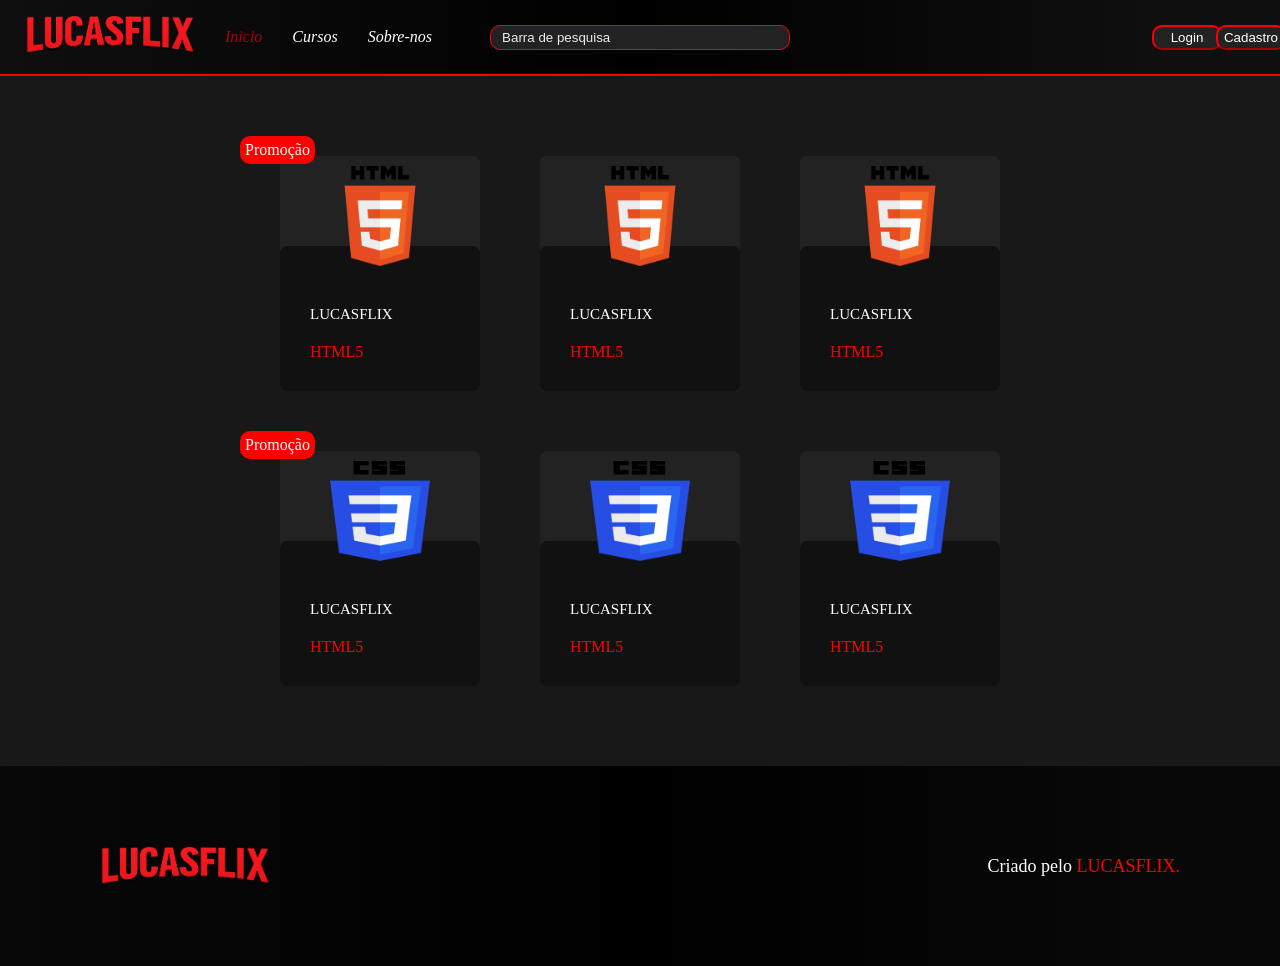
==== public/index.html @ c7c2aef0 "Envio site v.0.0.1" ====
<!DOCTYPE html>
<html lang="pt-br">

<head>
    <meta charset="UTF-8">
    <meta name="viewport" content="width=device-width, initial-scale=1.0">
    <link rel="shortcut icon" type="imagex/png" href="icon/icone.ico">
    <title>LucasFlix</title>
    <link rel="stylesheet" href="style.css">
</head>

<body>
    <header>
        <div class="menu">

            <a href="index.html"><img src="img/logo.png" alt="logo projeto" class="logo"></a>
            <a href="index.html" class="imenu" id="menuativo"><em>Inicio</em></a>
            <a href="pag/cursos.html" class="imenu"><em>Cursos</em></a>
            <a href="pag/sobre.html" class="imenu"><em>Sobre-nos</em></a>


            <input type="search" class="pesquisa" placeholder="   Barra de pesquisa">


            <button id="blogin">Login</button>
            <button id="bcadastro">Cadastro</button>

        </div>
        <div class="vmenu">
        </div>

    </header>

    <main>
        <div class="container">
            <div class="cursos-grid">
                <a href="" class="curso-item">
                    <div class="warning">Promoção</div>
                    <div class="photo">
                        <img src="img/html.png" alt="fotohtml" class="htmlimg">
                    </div>
                    <div class="info">
                        <div class="product-category">LUCASFLIX</div>
                        <div class="product-name">HTML5</div>
                    </div>
                </a>
                <a href="" class="curso-item">
                    <div class="photo">
                        <img src="img/html.png" alt="fotohtml" class="htmlimg">
                    </div>
                    <div class="info">
                        <div class="product-category">LUCASFLIX</div>
                        <div class="product-name">HTML5</div>
                    </div>
                </a>
                <a href="" class="curso-item">
                    <div class="photo">
                        <img src="img/html.png" alt="fotohtml" class="htmlimg">
                    </div>
                    <div class="info">
                        <div class="product-category">LUCASFLIX</div>
                        <div class="product-name">HTML5</div>
                    </div>
                </a>
                <a href="" class="curso-item">
                    <div class="warning">Promoção</div>
                    <div class="photo">
                        <img src="img/css.png" alt="fotohtml" class="cssimg">
                    </div>
                    <div class="info">
                        <div class="product-category">LUCASFLIX</div>
                        <div class="product-name">HTML5</div>
                    </div>
                </a>
                <a href="" class="curso-item">
                    <div class="photo">
                        <img src="img/css.png" alt="fotohtml" class="cssimg">
                    </div>
                    <div class="info">
                        <div class="product-category">LUCASFLIX</div>
                        <div class="product-name">HTML5</div>
                    </div>
                </a>
                <a href="" class="curso-item">
                    <div class="photo">
                        <img src="img/css.png" alt="fotohtml" class="cssimg">
                    </div>
                    <div class="info">
                        <div class="product-category">LUCASFLIX</div>
                        <div class="product-name">HTML5</div>
                    </div>
                </a>
            </div>
        </div>
    </main>


    <footer>
        <div class="container">
            <div class="logo">
                <a href="index.html"><img src="img/logo.png" alt="logo projeto" class="logo"></a>
            </div>
            <div class="copyrights">Criado pelo <a href="index.html">LUCASFLIX.</a></div>
        </div>


    </footer>
</body>

</html>
---- public/style.css ----
* {
    margin: 0px;
    padding: 0px;
}

body {
    background-color: rgb(24, 24, 24);
}

a {
    text-decoration: none;
}

a:visited {
    background-color: auto;
}

::-webkit-scrollbar {
    border-radius: 7px;
    width: 10px;
    background-color: rgb(20, 20, 20);
}
::-webkit-scrollbar-thumb {
    border-radius: 7px;
        width: 10px;
    background-color: rgb(172, 2, 2);
}

/* CABEÇALHO / MENU */

.menu {
    background-color: black;
    background: linear-gradient(to right, #0f0f0f 0%, #000000 50%, #0f0f0f 90%);
    display: flex;
    align-items: center;
    padding: 15px 25px;
    gap: 30px;
}

.vmenu {
    padding: 1px;
    background-color: red;
}

#menuativo {
    color: rgb(172, 2, 2);
    transition: 0.3s;
}

.logo {
    align-items: center;
    padding: 0px;
    width: 170px;
    height: 40px;
}

.logo:hover {
    opacity: 80%;
    transition: 0.3s;
}

#bcadastro {
    position: absolute;
    left: 95%;
    gap: 10px;
}

#blogin {
    position: absolute;
    left: 90%;
    gap: 10px;
}



.imenu {
    color: white;
}

.imenu:hover {
    color: rgb(145, 145, 145);
    transition: 0.3s;
}

button {
    background-color: #222222;
    color: White;
    border-color: red;
    border-radius: 10px;
    width: 70px;
    height: 25px;
}

button:hover {
    color: rgb(145, 145, 145);
    transition: 0.3s;
}

.pesquisa {
    background-color: #222222;
    color: white;
    border-radius: 10px;
    border: solid red 1px;
    position: absolute;
    left: 50%;
    transform: translateX(-50%);
    width: 300px;
    height: 25px;
}

.pesquisa:hover {
    background-color: rgb(24, 24, 24);
    transition: 0.3s;
}

.pesquisa::placeholder {
    color: rgb(235, 235, 235);
}


/* MAIN PRODUCTS */


main .container {
    display: flex;
    justify-content: center;
}

.cursos-grid {
    margin-top: 80px;
    margin-bottom: 80px;
    display: grid;
    grid-template-columns: repeat(3, auto);
    column-gap: 60px;
    row-gap: 60px;  
    justify-content: center;
}

.curso-item {
    position: relative;
    display: block;
    border-radius: 8px;
    text-decoration: none;
}

.curso-item:hover {
    opacity: 0.8;
}

.curso-item .photo {
    text-align: center;
    background-color: rgb(34, 34, 34);
    padding: 10px 50px;
    height: 100px;
    width: 100px;
    border-radius: 7px;
}

.curso-item .photo img {
    max-width: 100%;
}

.curso-item .warning {
    position: absolute;
    top: -20px;
    left: -40px;
    background-color: red;
    color: white;
    font-size: 16px;
    padding: 5px 5px;
    border-radius: 10px;
}

.curso-item .info {
    background-color: rgb(17, 17, 17);
    margin-top: -30px;
    padding: 60px 30px 30px 30px;
    border-radius: 7px;
}

.curso-item .product-category {
    margin-top: 0px;
    color: white;
    font-size: 15px;
    font-weight: 500px;
}

.curso-item .product-name {
    color: red;
    font-family: Verdana;
    margin-top: 20px;
}


/* RODAPÉ */

footer {
    background-color: #000000;
        background: linear-gradient(to right, #080808 0%, #000000 50%, #080808 90%);
    color: white;
}

footer .container {
    margin-left: 100px;
    margin-right: 100px;
    padding-top: 80px;
    padding-bottom: 80px;
    display: flex;
    justify-content: space-between;
    align-items: center;
}

footer .copyrights {
    font-size: 18px;
}

footer .copyrights a {
    color: red;
}

footer .copyrights a:hover {
    color: rgb(172, 2, 2);
    transition: 0.3s;
    text-decoration: underline;
}
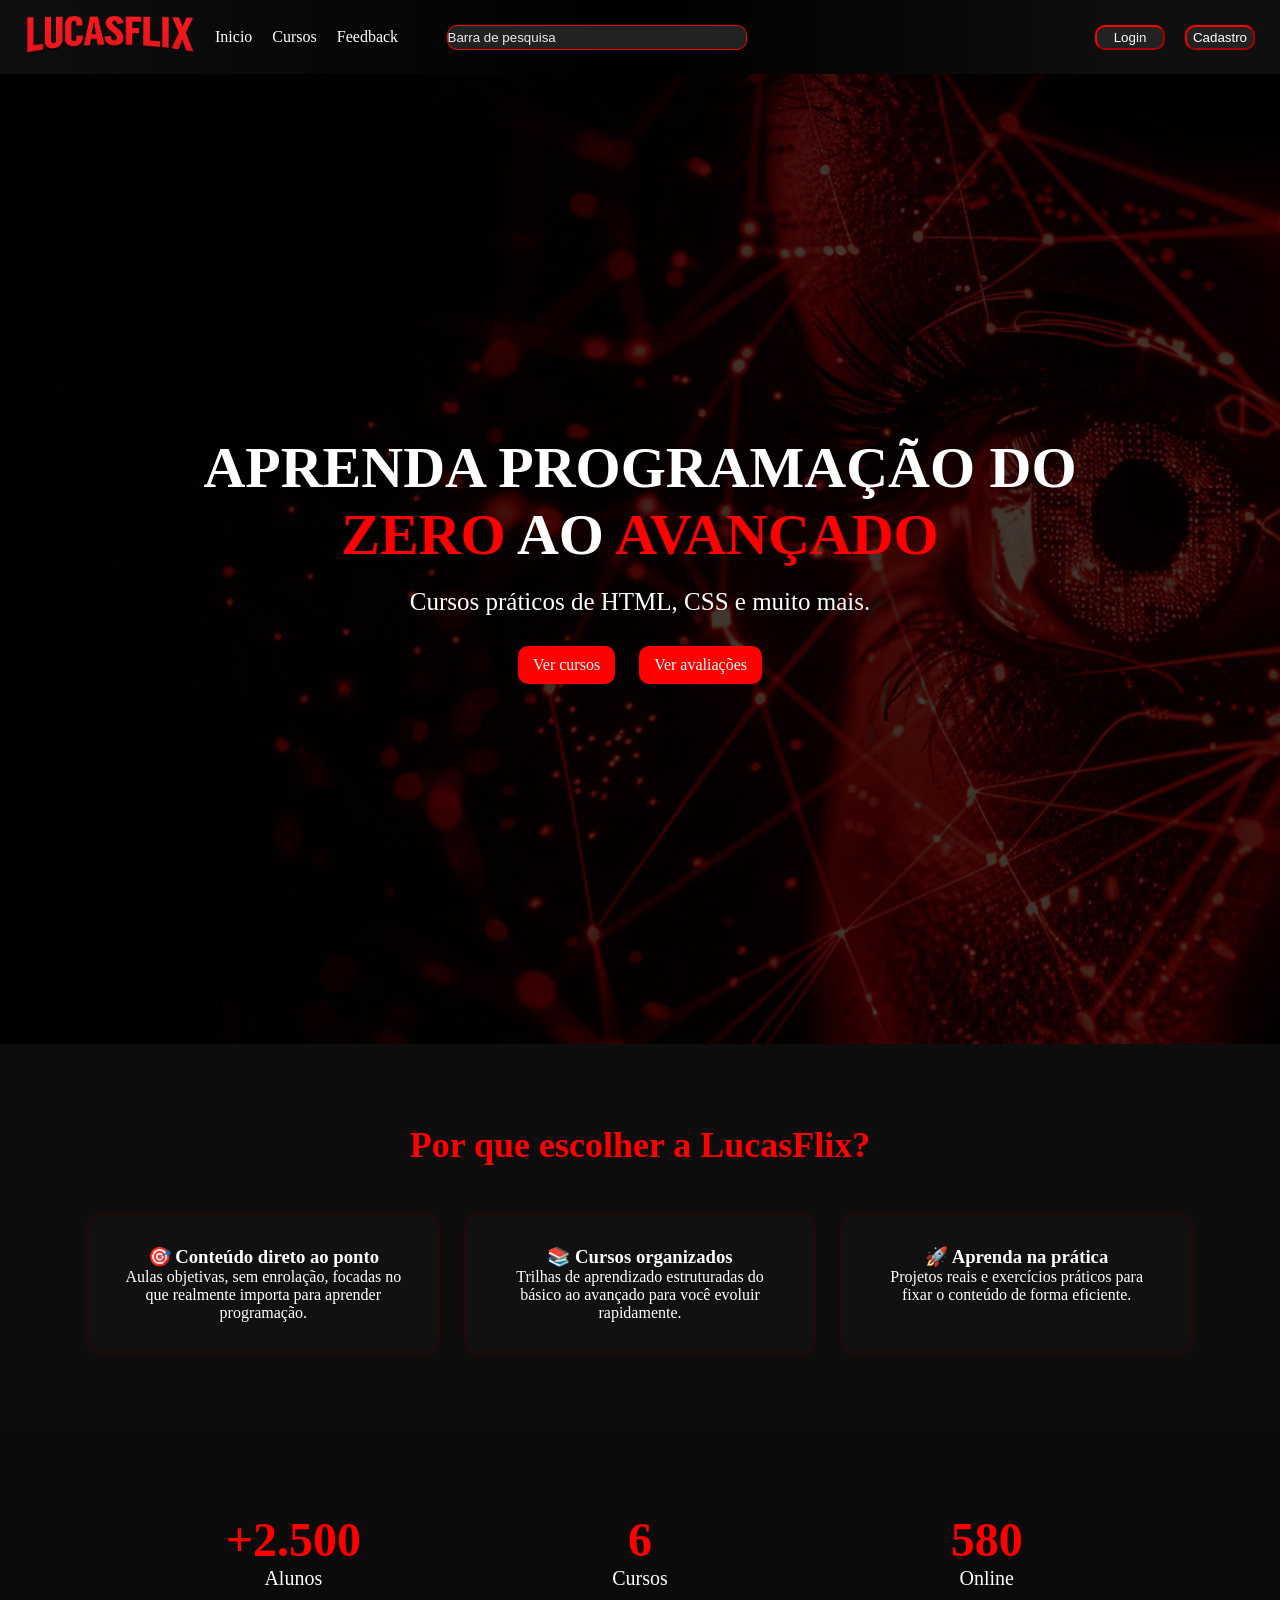
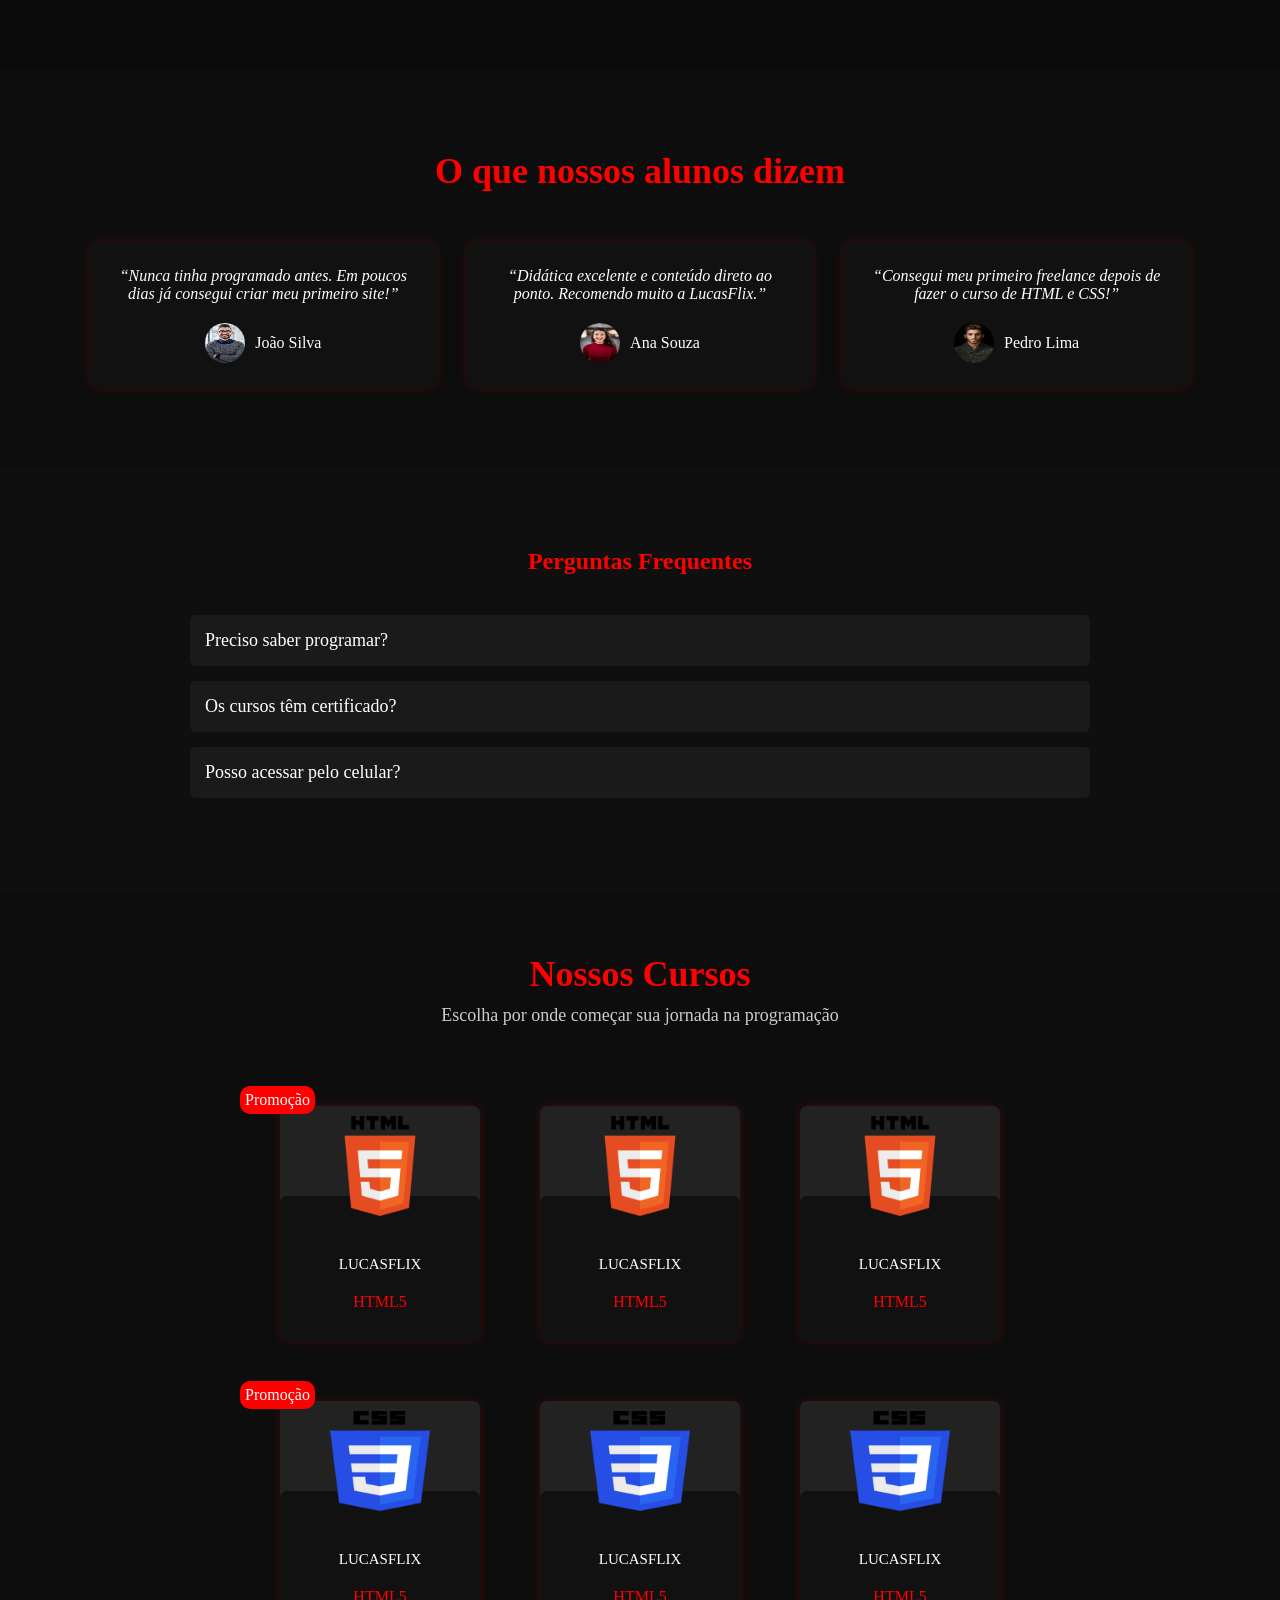
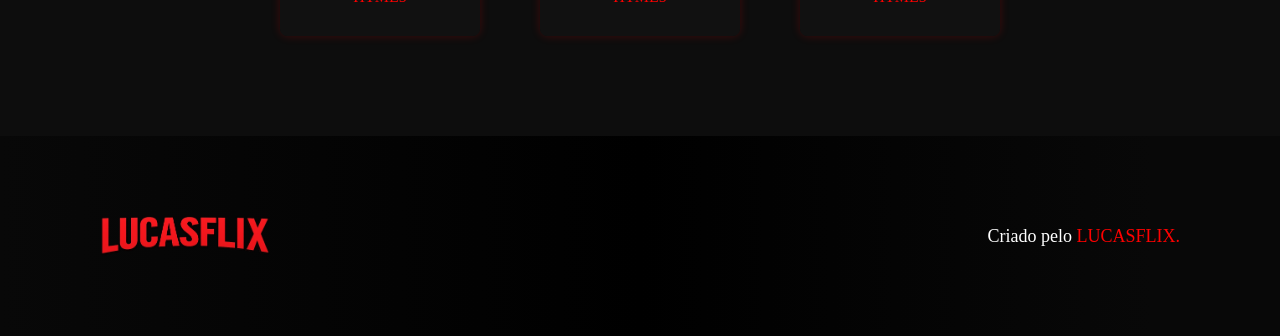
==== commit 717a4b6f: "Atualização v0.0.2" ====
--- a/public/index.html
+++ b/public/index.html
@@ -12,86 +12,194 @@
 <body>
     <header>
         <div class="menu">
-
-            <a href="index.html"><img src="img/logo.png" alt="logo projeto" class="logo"></a>
-            <a href="index.html" class="imenu" id="menuativo"><em>Inicio</em></a>
-            <a href="pag/cursos.html" class="imenu"><em>Cursos</em></a>
-            <a href="pag/sobre.html" class="imenu"><em>Sobre-nos</em></a>
-
-
-            <input type="search" class="pesquisa" placeholder="   Barra de pesquisa">
-
-
-            <button id="blogin">Login</button>
-            <button id="bcadastro">Cadastro</button>
-
+            <div class="menu-esq">
+                <a href="index.html"><img src="img/logo.png" class="logo"></a>
+                <a href="#initial" class="imenu">Inicio</a>
+                <a href="#cursos" class="imenu">Cursos</a>
+                <a href="#avaliacoes" class="imenu">Feedback</a>
+            </div>
+
+            <input type="search" class="pesquisa" placeholder="Barra de pesquisa">
+
+            <div class="menu-dir">
+                <button id="blogin">Login</button>
+                <button id="bcadastro">Cadastro</button>
+            </div>
         </div>
-        <div class="vmenu">
-        </div>
-
     </header>
 
     <main>
-        <div class="container">
-            <div class="cursos-grid">
-                <a href="" class="curso-item">
-                    <div class="warning">Promoção</div>
-                    <div class="photo">
-                        <img src="img/html.png" alt="fotohtml" class="htmlimg">
+        <section class="initial" id="initial">
+            <div class="firstsection">
+                <div class="titulo1">
+                    <h1>APRENDA PROGRAMAÇÃO DO <span class="destaque">ZERO</span> AO <span
+                            class="destaque">AVANÇADO</span></h1>
+                    <p>Cursos práticos de HTML, CSS e muito mais.</p>
+                    <a href="#cursos" class="btncursosinitial">Ver cursos</a>
+                    <a href="#avaliacoes" class="btnfeedback">Ver avaliações</a>
+                </div>
+            </div>
+        </section>
+
+        <section class="porque">
+            <h2>Por que escolher a LucasFlix?</h2>
+
+            <div class="porque-grid">
+                <div class="porque-card">
+                    <h3>🎯 Conteúdo direto ao ponto</h3>
+                    <p>Aulas objetivas, sem enrolação, focadas no que realmente importa para aprender programação.</p>
+                </div>
+
+                <div class="porque-card">
+                    <h3>📚 Cursos organizados</h3>
+                    <p>Trilhas de aprendizado estruturadas do básico ao avançado para você evoluir rapidamente.</p>
+                </div>
+
+                <div class="porque-card">
+                    <h3>🚀 Aprenda na prática</h3>
+                    <p>Projetos reais e exercícios práticos para fixar o conteúdo de forma eficiente.</p>
+                </div>
+            </div>
+        </section>
+
+        <section class="numeros">
+            <div class="numeros-grid">
+                <div class="numero-item">
+                    <h2 class="contador">+2.500</h2>
+                    <p>Alunos</p>
+                </div>
+
+                <div class="numero-item">
+                    <h2 class="contador" data-alvo="8">6</h2>
+                    <p>Cursos</p>
+                </div>
+
+                <div class="numero-item">
+                    <h2 class="contador">580</h2>
+                    <p>Online</p>
+                </div>
+            </div>
+        </section>
+
+        <section class="avaliacoes" id="avaliacoes">
+            <h2>O que nossos alunos dizem</h2>
+
+            <div class="avaliacoes-grid">
+                <div class="avaliacao-card">
+                    <p class="texto">
+                        “Nunca tinha programado antes. Em poucos dias já consegui criar meu primeiro site!”
+                    </p>
+                    <div class="aluno">
+                        <img src="img/user1.jpg" alt="Aluno">
+                        <span>João Silva</span>
                     </div>
-                    <div class="info">
-                        <div class="product-category">LUCASFLIX</div>
-                        <div class="product-name">HTML5</div>
+                </div>
+
+                <div class="avaliacao-card">
+                    <p class="texto">
+                        “Didática excelente e conteúdo direto ao ponto. Recomendo muito a LucasFlix.”
+                    </p>
+                    <div class="aluno">
+                        <img src="img/user2.jpg" alt="Aluno">
+                        <span>Ana Souza</span>
                     </div>
-                </a>
-                <a href="" class="curso-item">
-                    <div class="photo">
-                        <img src="img/html.png" alt="fotohtml" class="htmlimg">
+                </div>
+
+                <div class="avaliacao-card">
+                    <p class="texto">
+                        “Consegui meu primeiro freelance depois de fazer o curso de HTML e CSS!”
+                    </p>
+                    <div class="aluno">
+                        <img src="img/user3.jpg" alt="Aluno">
+                        <span>Pedro Lima</span>
                     </div>
-                    <div class="info">
-                        <div class="product-category">LUCASFLIX</div>
-                        <div class="product-name">HTML5</div>
-                    </div>
-                </a>
-                <a href="" class="curso-item">
-                    <div class="photo">
-                        <img src="img/html.png" alt="fotohtml" class="htmlimg">
-                    </div>
-                    <div class="info">
-                        <div class="product-category">LUCASFLIX</div>
-                        <div class="product-name">HTML5</div>
-                    </div>
-                </a>
-                <a href="" class="curso-item">
-                    <div class="warning">Promoção</div>
-                    <div class="photo">
-                        <img src="img/css.png" alt="fotohtml" class="cssimg">
-                    </div>
-                    <div class="info">
-                        <div class="product-category">LUCASFLIX</div>
-                        <div class="product-name">HTML5</div>
-                    </div>
-                </a>
-                <a href="" class="curso-item">
-                    <div class="photo">
-                        <img src="img/css.png" alt="fotohtml" class="cssimg">
-                    </div>
-                    <div class="info">
-                        <div class="product-category">LUCASFLIX</div>
-                        <div class="product-name">HTML5</div>
-                    </div>
-                </a>
-                <a href="" class="curso-item">
-                    <div class="photo">
-                        <img src="img/css.png" alt="fotohtml" class="cssimg">
-                    </div>
-                    <div class="info">
-                        <div class="product-category">LUCASFLIX</div>
-                        <div class="product-name">HTML5</div>
-                    </div>
-                </a>
-            </div>
-        </div>
+                </div>
+            </div>
+        </section>
+
+        <section class="faq">
+            <h2>Perguntas Frequentes</h2>
+
+            <details class="faq-item">
+                <summary>Preciso saber programar?</summary>
+                <p>Não. Os cursos começam do absoluto zero.</p>
+            </details>
+
+            <details class="faq-item">
+                <summary>Os cursos têm certificado?</summary>
+                <p>Sim! Todos os cursos possuem certificado de conclusão.</p>
+            </details>
+
+            <details class="faq-item">
+                <summary>Posso acessar pelo celular?</summary>
+                <p>Sim. A plataforma é totalmente responsiva.</p>
+            </details>
+        </section>
+
+        <section id="cursos" class="titulo-cursos">
+            <h2>Nossos Cursos</h2>
+            <p>Escolha por onde começar sua jornada na programação</p>
+            <div class="container">
+                <div class="cursos-grid">
+                    <a href="#cursos" class="curso-item">
+                        <div class="warning">Promoção</div>
+                        <div class="photo">
+                            <img src="img/html.png" alt="fotohtml" class="htmlimg">
+                        </div>
+                        <div class="info">
+                            <div class="product-category">LUCASFLIX</div>
+                            <div class="product-name">HTML5</div>
+                        </div>
+                    </a>
+                    <a href="#cursos" class="curso-item">
+                        <div class="photo">
+                            <img src="img/html.png" alt="fotohtml" class="htmlimg">
+                        </div>
+                        <div class="info">
+                            <div class="product-category">LUCASFLIX</div>
+                            <div class="product-name">HTML5</div>
+                        </div>
+                    </a>
+                    <a href="#cursos" class="curso-item">
+                        <div class="photo">
+                            <img src="img/html.png" alt="fotohtml" class="htmlimg">
+                        </div>
+                        <div class="info">
+                            <div class="product-category">LUCASFLIX</div>
+                            <div class="product-name">HTML5</div>
+                        </div>
+                    </a>
+                    <a href="" class="curso-item">
+                        <div class="warning">Promoção</div>
+                        <div class="photo">
+                            <img src="img/css.png" alt="fotohtml" class="cssimg">
+                        </div>
+                        <div class="info">
+                            <div class="product-category">LUCASFLIX</div>
+                            <div class="product-name">HTML5</div>
+                        </div>
+                    </a>
+                    <a href="#cursos" class="curso-item">
+                        <div class="photo">
+                            <img src="img/css.png" alt="fotohtml" class="cssimg">
+                        </div>
+                        <div class="info">
+                            <div class="product-category">LUCASFLIX</div>
+                            <div class="product-name">HTML5</div>
+                        </div>
+                    </a>
+                    <a href="#cursos" class="curso-item">
+                        <div class="photo">
+                            <img src="img/css.png" alt="fotohtml" class="cssimg">
+                        </div>
+                        <div class="info">
+                            <div class="product-category">LUCASFLIX</div>
+                            <div class="product-name">HTML5</div>
+                        </div>
+                    </a>
+                </div>
+            </div>
+        </section>
     </main>
 
 
--- a/public/style.css
+++ b/public/style.css
@@ -1,10 +1,22 @@
 * {
     margin: 0px;
     padding: 0px;
+    scroll-behavior: smooth;
 }
 
 body {
-    background-color: rgb(24, 24, 24);
+    background-color: rgb(15, 15, 15);
+}
+
+header {
+    position: sticky;
+    top: 0;
+    z-index: 999;
+}
+
+section {
+    padding: 80px 20px;
+    scroll-margin-top: 110px;
 }
 
 a {
@@ -20,9 +32,10 @@
     width: 10px;
     background-color: rgb(20, 20, 20);
 }
+
 ::-webkit-scrollbar-thumb {
     border-radius: 7px;
-        width: 10px;
+    width: 10px;
     background-color: rgb(172, 2, 2);
 }
 
@@ -33,8 +46,16 @@
     background: linear-gradient(to right, #0f0f0f 0%, #000000 50%, #0f0f0f 90%);
     display: flex;
     align-items: center;
+    justify-content: space-between;
     padding: 15px 25px;
-    gap: 30px;
+    gap: 20px;
+}
+
+.menu-esq,
+.menu-dir {
+    display: flex;
+    align-items: center;
+    gap: 20px;
 }
 
 .vmenu {
@@ -59,19 +80,6 @@
     transition: 0.3s;
 }
 
-#bcadastro {
-    position: absolute;
-    left: 95%;
-    gap: 10px;
-}
-
-#blogin {
-    position: absolute;
-    left: 90%;
-    gap: 10px;
-}
-
-
 
 .imenu {
     color: white;
@@ -101,7 +109,6 @@
     color: white;
     border-radius: 10px;
     border: solid red 1px;
-    position: absolute;
     left: 50%;
     transform: translateX(-50%);
     width: 300px;
@@ -120,10 +127,307 @@
 
 /* MAIN PRODUCTS */
 
+/* section initial */
 
 main .container {
     display: flex;
     justify-content: center;
+}
+
+@media (max-width: 768px) {
+    .firstsection h1 {
+        font-size: 28px;
+    }
+
+    .firstsection p {
+        font-size: 16px;
+    }
+}
+
+.initial {
+    height: 90vh;
+    background: url("img/background.png") center/cover no-repeat;
+    display: flex;
+    align-items: center;
+    justify-content: center;
+    text-align: center;
+    position: relative;
+}
+
+.initial::before {
+    content: "";
+    position: absolute;
+    inset: 0;
+    background: rgba(0,0,0,0.75);
+}
+
+.firstsection {
+    position: relative;
+    max-width: 900px;
+    color: white;
+}
+
+.initial .firstsection .titulo1 h1 {
+    color: rgb(255, 255, 255);
+    margin-bottom: 20px;
+    font-size: 58px;
+    transition: transform 0.3s ease;
+}
+
+.initial .firstsection .titulo1 h1:hover {
+    transform: scale(1.1);
+}
+
+
+.initial .firstsection .titulo1 p {
+    color: rgb(255, 255, 255);
+    margin-bottom: 30px;
+    font-size: 25px;
+    transition: transform 0.3s ease;
+}
+
+.initial .firstsection .titulo1 p:hover {
+    transform: scale(1.1);
+
+}
+
+.initial .firstsection .titulo1 .destaque {
+    color: rgb(255, 0, 0);
+}
+
+.initial .firstsection .btncursosinitial {
+    color: white;
+    background-color: rgb(255, 0, 0);
+    padding: 10px 15px;
+    border-radius: 10px;
+    display: inline-block;
+}
+
+.initial .firstsection .btncursosinitial:hover {
+    color: white;
+    background-color: rgb(201, 0, 0);
+    padding: 10px 15px;
+    border-radius: 10px;
+    zoom: 1.05;
+}
+
+.initial .firstsection .btnfeedback {
+    color: white;
+    background-color: rgb(255, 0, 0);
+    padding: 10px 15px;
+    border-radius: 10px;
+    display: inline-block;
+    margin-left: 20px;
+}
+
+.initial .firstsection .btnfeedback:hover {
+    color: white;
+    background-color: rgb(201, 0, 0);
+    padding: 10px 15px;
+    border-radius: 10px;
+    zoom: 1.05;
+}
+
+
+/* section por que */
+
+@media (max-width: 768px) {
+    .porque-grid {
+        grid-template-columns: 1fr;
+    }
+}
+
+.porque {
+    padding: 80px 20px;
+    text-align: center;
+    background-color: #0d0d0d;
+    color: white;
+}
+
+.porque h2 {
+    font-size: 36px;
+    margin-bottom: 50px;
+    color: rgb(255, 0, 0);
+}
+
+.porque-grid {
+    display: grid;
+    grid-template-columns: repeat(3, 1fr);
+    gap: 30px;
+    max-width: 1100px;
+    margin: auto;
+}
+
+.porque-card {
+    background: #111;
+    padding: 30px;
+    border-radius: 10px;
+    transition: 0.3s;
+    box-shadow: 0 0 10px rgba(255, 0, 0, 0.2);
+}
+
+.porque-card:hover {
+    transform: translateY(-10px);
+    box-shadow: 0 0 20px rgba(255, 0, 0, 0.6);
+}
+
+/* section numeros */
+
+.numeros {
+    background: #0b0b0b;
+    padding: 80px 20px;
+    color: white;
+    text-align: center;
+}
+
+.numeros-grid {
+    display: grid;
+    grid-template-columns: repeat(3, 1fr);
+    gap: 40px;
+    max-width: 1000px;
+    margin: auto;
+}
+
+.numero-item h2 {
+    font-size: 48px;
+    color: red;
+}
+
+.numero-item p {
+    font-size: 20px;
+}
+
+@media (max-width: 768px) {
+    .numeros-grid {
+        grid-template-columns: 1fr;
+    }
+}
+
+/* section avaliação */
+
+.avaliacoes {
+    background: #0d0d0d;
+    padding: 80px 20px;
+    color: white;
+    text-align: center;
+}
+
+.avaliacoes h2 {
+    color: red;
+    font-size: 36px;
+    margin-bottom: 50px;
+}
+
+.avaliacoes-grid {
+    display: grid;
+    grid-template-columns: repeat(3, 1fr);
+    gap: 30px;
+    max-width: 1100px;
+    margin: auto;
+}
+
+.avaliacao-card {
+    background: #111;
+    padding: 25px;
+    border-radius: 10px;
+    box-shadow: 0 0 10px rgba(255, 0, 0, 0.2);
+    transition: 0.3s;
+}
+
+.avaliacao-card:hover {
+    transform: translateY(-10px);
+    box-shadow: 0 0 20px rgba(255, 0, 0, 0.6);
+}
+
+.texto {
+    font-style: italic;
+    margin-bottom: 20px;
+}
+
+.aluno {
+    display: flex;
+    align-items: center;
+    justify-content: center;
+    gap: 10px;
+}
+
+.aluno img {
+    width: 40px;
+    height: 40px;
+    border-radius: 50%;
+}
+
+@media (max-width: 768px) {
+    .avaliacoes-grid {
+        grid-template-columns: 1fr;
+    }
+}
+
+/* fac section */
+
+.faq {
+    color: white;
+    padding: 80px 20px;
+    max-width: 900px;
+    margin: auto;
+}
+
+.faq h2 {
+    text-align: center;
+    color: red;
+    margin-bottom: 40px;
+}
+
+.faq-item {
+    background: #1a1a1a;
+    margin-bottom: 15px;
+    border-radius: 6px;
+    overflow: hidden;
+}
+
+.faq-item summary {
+    padding: 15px;
+    cursor: pointer;
+    font-size: 18px;
+    list-style: none;
+}
+
+.faq-item summary::-webkit-details-marker {
+    display: none;
+}
+
+.faq-item summary:hover {
+    background: #222;
+}
+
+.faq-item p {
+    padding: 15px;
+    border-top: 1px solid #333;
+}
+
+.faq-item[open] summary {
+    background: #222;
+    color: red;
+}
+
+/* section cursos */
+
+.titulo-cursos {
+    text-align: center;
+    padding: 60px 20px 20px;
+    color: white;
+    background: #0d0d0d;
+}
+
+.titulo-cursos h2 {
+    font-size: 36px;
+    color: red;
+    margin-bottom: 10px;
+}
+
+.titulo-cursos p {
+    font-size: 18px;
+    color: #ccc;
 }
 
 .cursos-grid {
@@ -132,7 +436,7 @@
     display: grid;
     grid-template-columns: repeat(3, auto);
     column-gap: 60px;
-    row-gap: 60px;  
+    row-gap: 60px;
     justify-content: center;
 }
 
@@ -141,10 +445,15 @@
     display: block;
     border-radius: 8px;
     text-decoration: none;
+    transition: transform 0.3s ease;
+    box-shadow: 0 0 10px rgba(255, 0, 0, 0.2);
 }
 
 .curso-item:hover {
     opacity: 0.8;
+    transform: scale(1.05);
+    padding-bottom: 3px;
+    box-shadow: 0 0 20px rgba(255, 0, 0, 0.6);
 }
 
 .curso-item .photo {
@@ -196,7 +505,7 @@
 
 footer {
     background-color: #000000;
-        background: linear-gradient(to right, #080808 0%, #000000 50%, #080808 90%);
+    background: linear-gradient(to right, #080808 0%, #000000 50%, #080808 90%);
     color: white;
 }
 
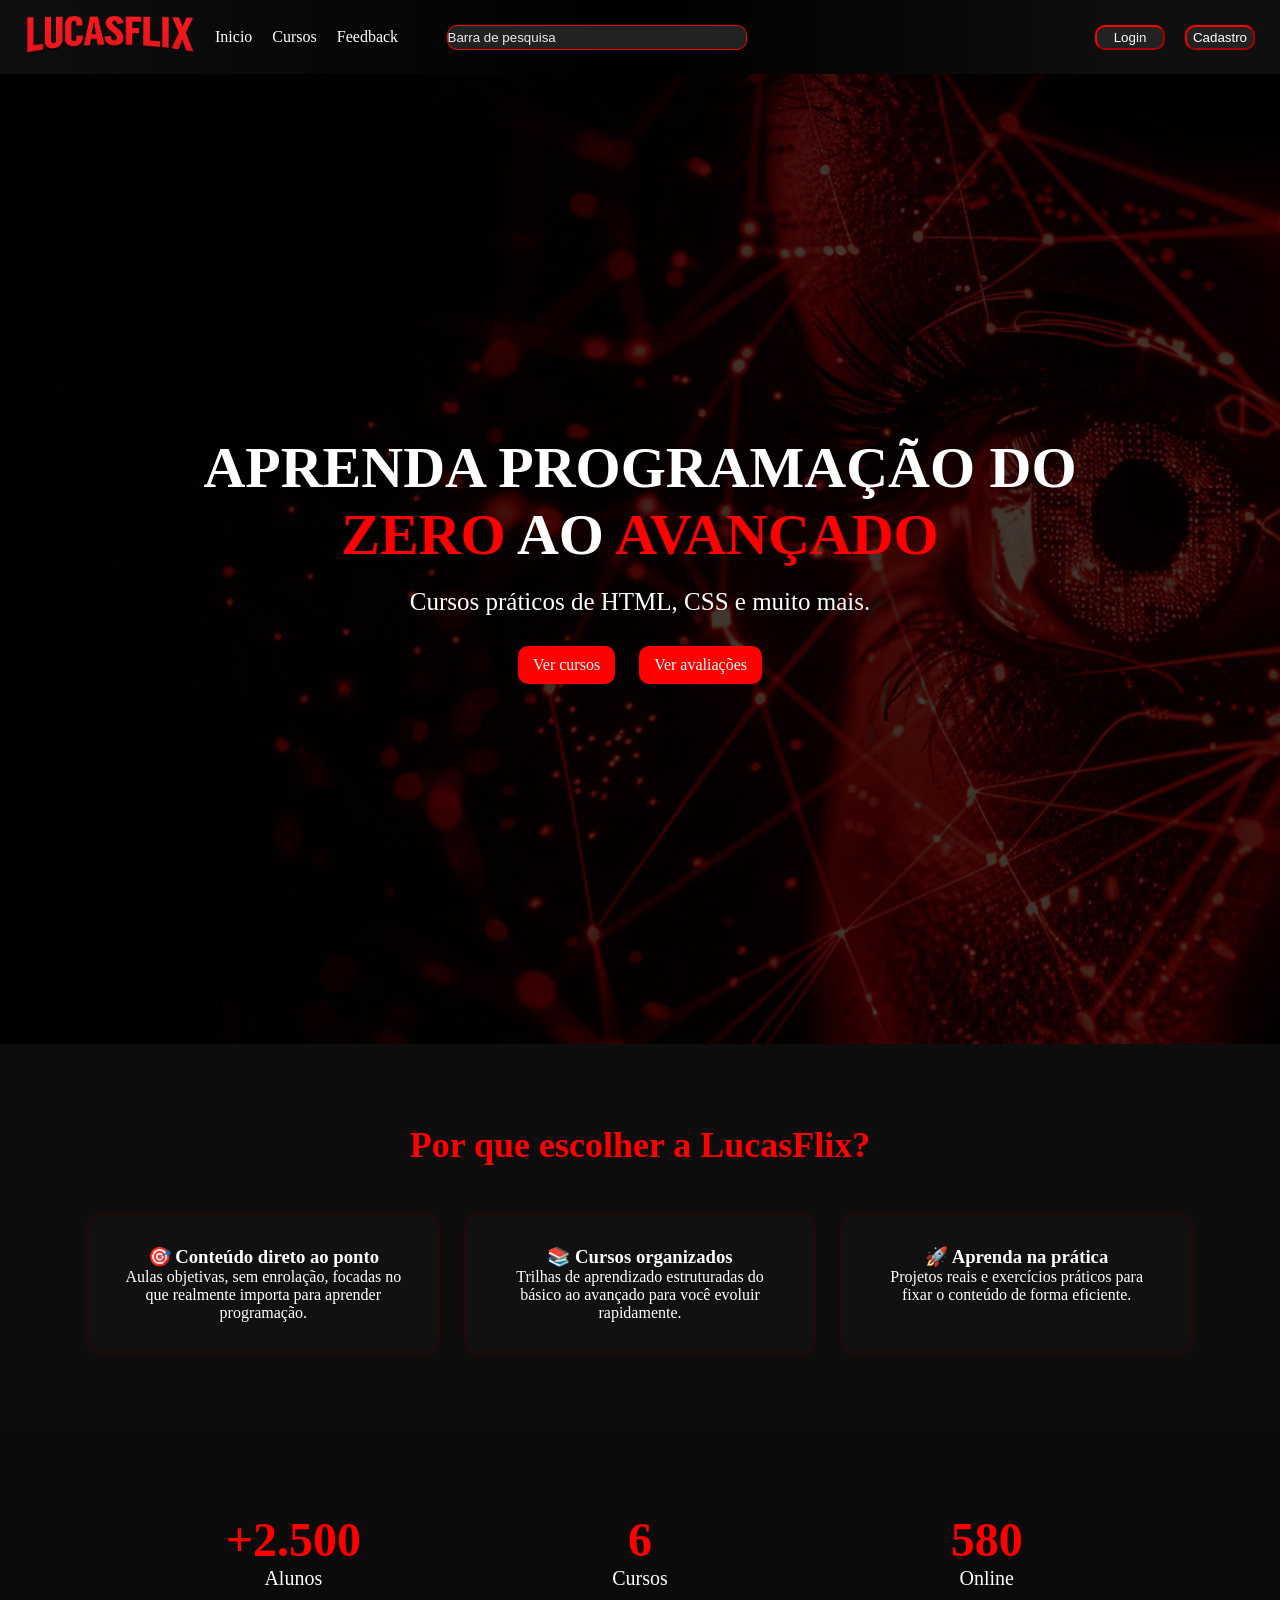
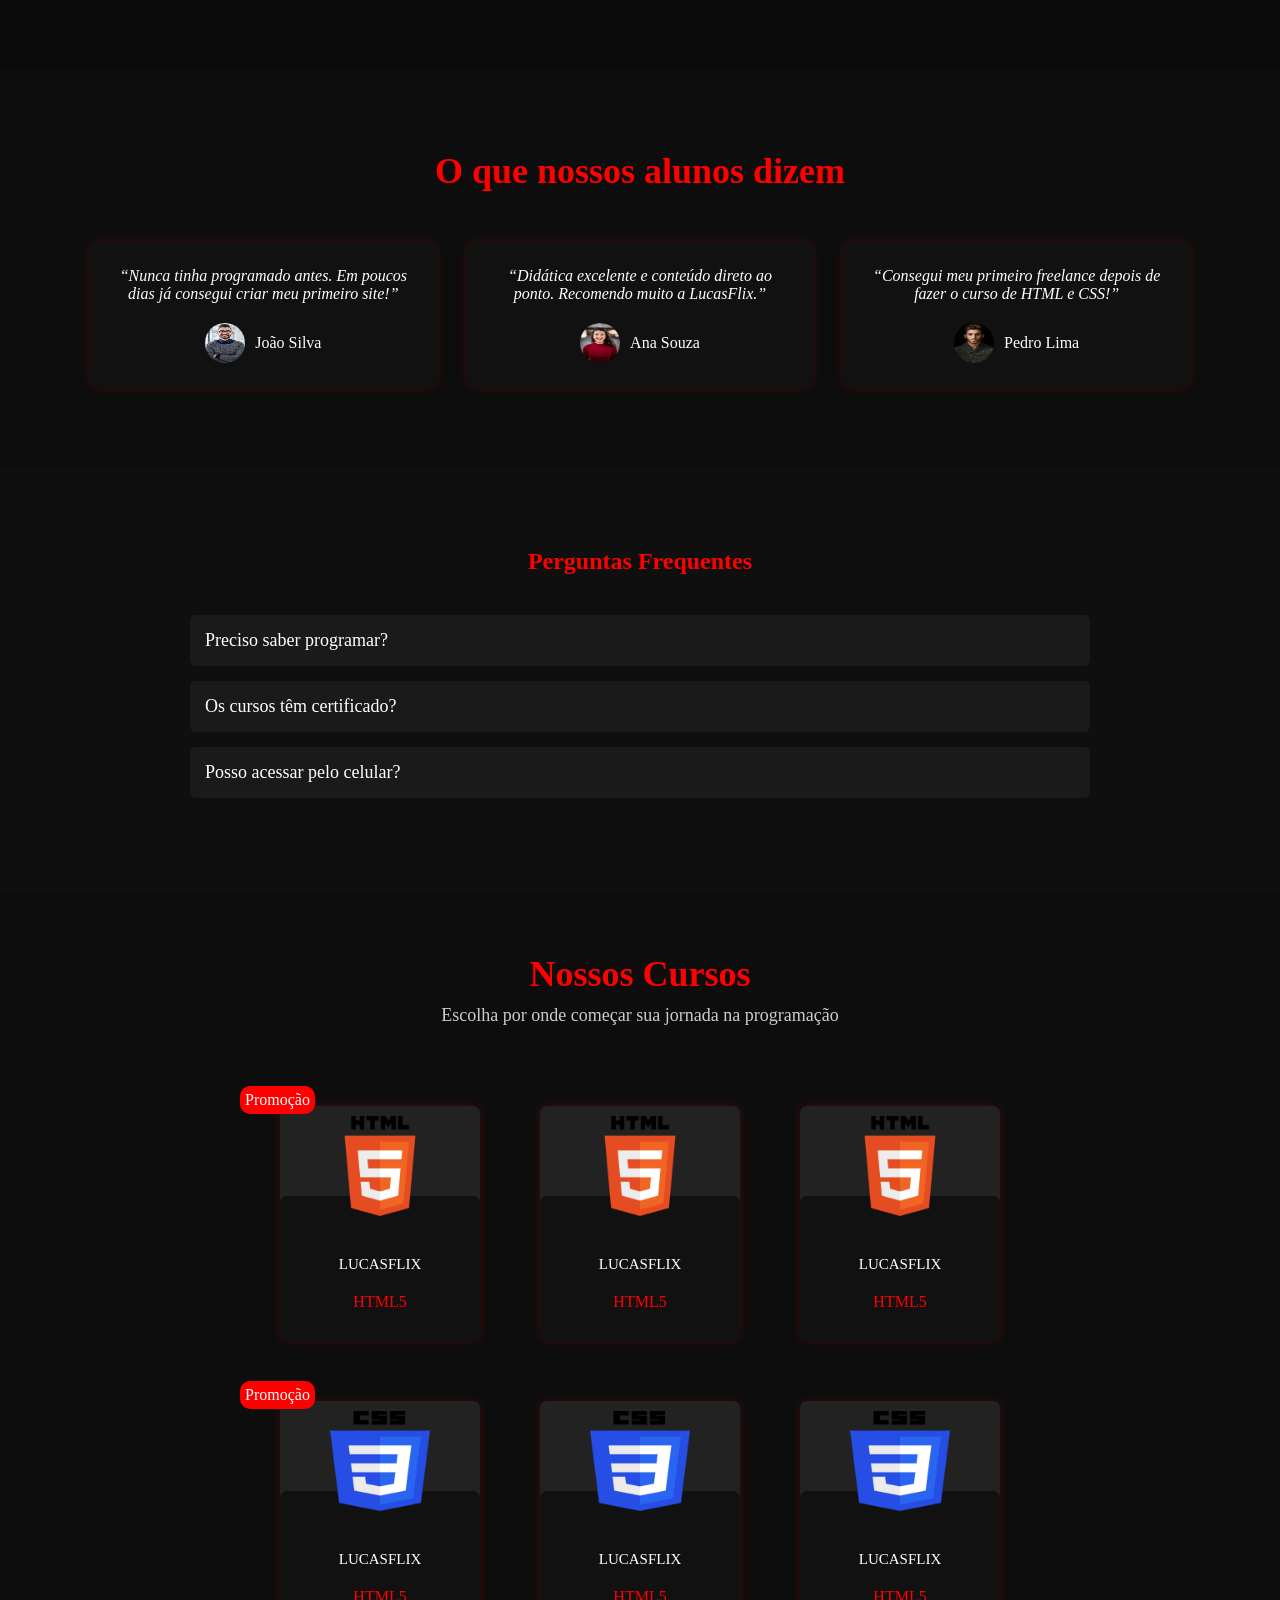
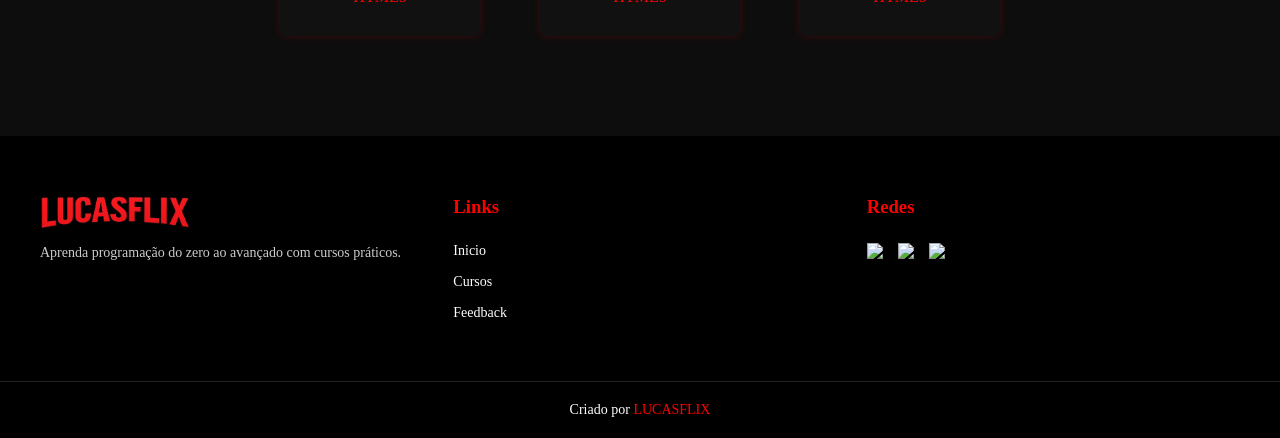
==== commit d28697f4: "Atualização v0.0.3" ====
--- a/public/index.html
+++ b/public/index.html
@@ -204,14 +204,36 @@
 
 
     <footer>
-        <div class="container">
-            <div class="logo">
-                <a href="index.html"><img src="img/logo.png" alt="logo projeto" class="logo"></a>
-            </div>
-            <div class="copyrights">Criado pelo <a href="index.html">LUCASFLIX.</a></div>
+        <div class="container footer-content">
+
+            <div class="footer-col">
+                <img src="img/logo.png" alt="logo" class="footer-logo">
+                <p class="footer-desc">
+                    Aprenda programação do zero ao avançado com cursos práticos.
+                </p>
+            </div>
+
+            <div class="footer-col">
+                <h3>Links</h3>
+                <a href="#initial">Inicio</a>
+                <a href="#cursos">Cursos</a>
+                <a href="#avaliacoes">Feedback</a>
+            </div>
+
+            <div class="footer-col">
+                <h3>Redes</h3>
+                <div class="footer-social">
+                    <a href="#"><img src="img/instagram.png"></a>
+                    <a href="#"><img src="img/facebook.png"></a>
+                    <a href="#"><img src="img/twitter.png"></a>
+                </div>
+            </div>
+
         </div>
 
-
+        <div class="footer-bottom">
+            Criado por <a href="index.html">LUCASFLIX</a>
+        </div>
     </footer>
 </body>
 
--- a/public/style.css
+++ b/public/style.css
@@ -2,10 +2,16 @@
     margin: 0px;
     padding: 0px;
     scroll-behavior: smooth;
+    
 }
 
 body {
     background-color: rgb(15, 15, 15);
+}
+
+img {
+    max-width: 100%;
+    height: auto;
 }
 
 header {
@@ -124,6 +130,28 @@
     color: rgb(235, 235, 235);
 }
 
+@media (max-width: 768px) {
+    .menu {
+        flex-direction: column;
+        align-items: center;
+        gap: 10px;
+    }
+
+    .menu-esq {
+        flex-direction: column;
+        gap: 10px;
+    }
+
+    .menu-dir {
+        gap: 10px;
+    }
+
+    .pesquisa {
+        width: 90%;
+        transform: none;
+    }
+}
+
 
 /* MAIN PRODUCTS */
 
@@ -158,7 +186,7 @@
     content: "";
     position: absolute;
     inset: 0;
-    background: rgba(0,0,0,0.75);
+    background: rgba(0, 0, 0, 0.75);
 }
 
 .firstsection {
@@ -228,14 +256,25 @@
     zoom: 1.05;
 }
 
+@media (max-width: 768px) {
+    .initial {
+        height: auto;
+        padding: 100px 20px;
+    }
+
+    .initial .firstsection .titulo1 h1 {
+        font-size: 32px;
+    }
+
+    .initial .firstsection .titulo1 p {
+        font-size: 18px;
+    }
+    
+}
+
 
 /* section por que */
 
-@media (max-width: 768px) {
-    .porque-grid {
-        grid-template-columns: 1fr;
-    }
-}
 
 .porque {
     padding: 80px 20px;
@@ -256,6 +295,11 @@
     gap: 30px;
     max-width: 1100px;
     margin: auto;
+}
+@media (max-width: 768px) {
+    .porque-grid {
+        grid-template-columns: 1fr;
+    }
 }
 
 .porque-card {
@@ -440,6 +484,14 @@
     justify-content: center;
 }
 
+@media (max-width: 768px) {
+    .cursos-grid {
+        display: grid;
+        grid-template-columns: repeat(auto-fit, minmax(200px, 1fr));
+        gap: 30px;
+    }
+}
+
 .curso-item {
     position: relative;
     display: block;
@@ -509,26 +561,83 @@
     color: white;
 }
 
-footer .container {
-    margin-left: 100px;
-    margin-right: 100px;
-    padding-top: 80px;
-    padding-bottom: 80px;
+footer {
+    background: #000;
+    color: white;
+}
+
+.footer-content {
+    max-width: 1200px;
+    margin: 0 auto;
+    padding: 60px 20px;
+
+    display: grid;
+    grid-template-columns: repeat(3, 1fr);
+    gap: 40px;
+}
+
+.footer-col {
     display: flex;
-    justify-content: space-between;
-    align-items: center;
-}
-
-footer .copyrights {
-    font-size: 18px;
-}
-
-footer .copyrights a {
-    color: red;
-}
-
-footer .copyrights a:hover {
-    color: rgb(172, 2, 2);
-    transition: 0.3s;
-    text-decoration: underline;
+    flex-direction: column;
+    gap: 15px;
+}
+
+.footer-logo {
+    width: 150px;
+}
+
+.footer-desc {
+    color: #ccc;
+    font-size: 14px;
+}
+
+.footer-col h3 {
+    color: red;
+    margin-bottom: 10px;
+}
+
+.footer-col a {
+    color: white;
+    text-decoration: none;
+    font-size: 14px;
+}
+
+.footer-col a:hover {
+    color: #aaa;
+}
+
+.footer-social {
+    display: flex;
+    gap: 15px;
+}
+
+.footer-social img {
+    width: 25px;
+    transition: 0.3s;
+}
+
+.footer-social img:hover {
+    transform: scale(1.2);
+}
+
+.footer-bottom {
+    text-align: center;
+    padding: 20px;
+    border-top: 1px solid #222;
+    font-size: 14px;
+}
+
+.footer-bottom a {
+    color: red;
+}
+
+@media (max-width: 768px) {
+    .footer-content {
+        grid-template-columns: 1fr;
+        text-align: center;
+    }
+
+    .footer-social {
+        justify-content: center;
+    }
 }
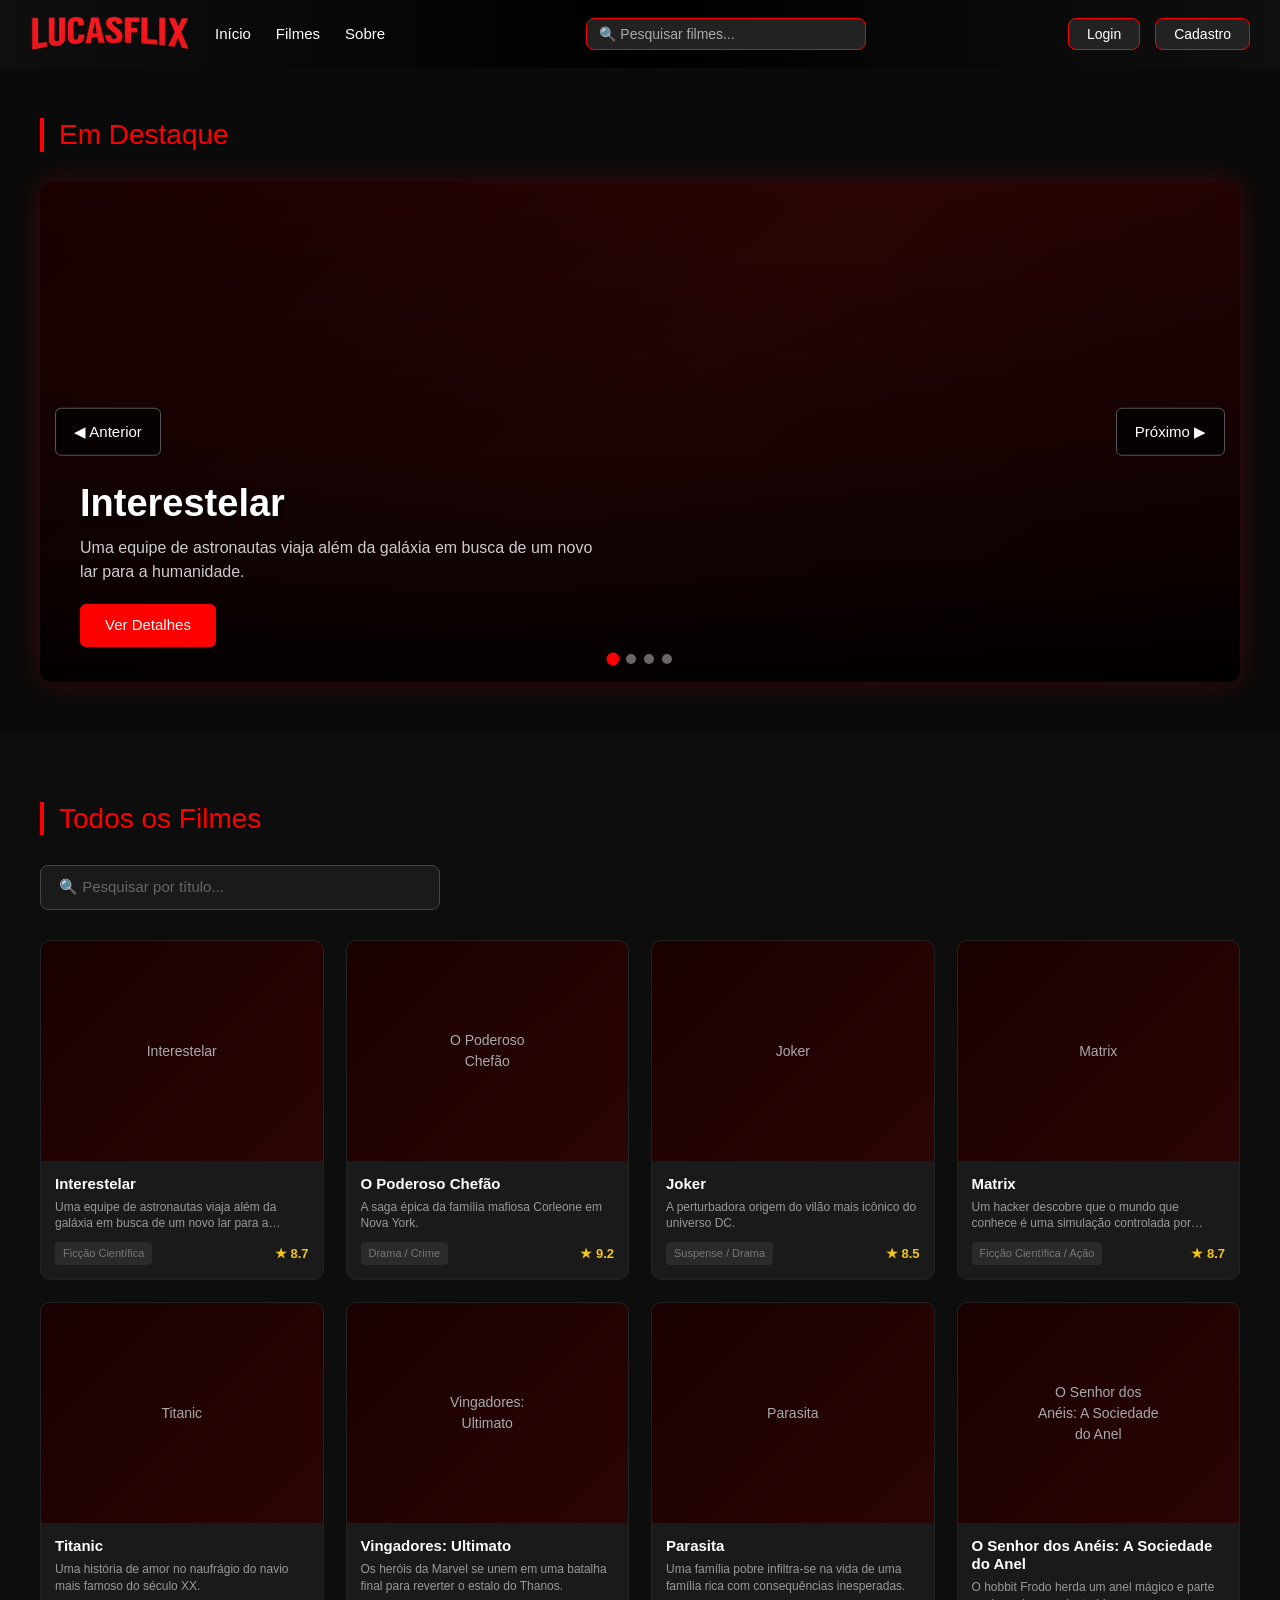
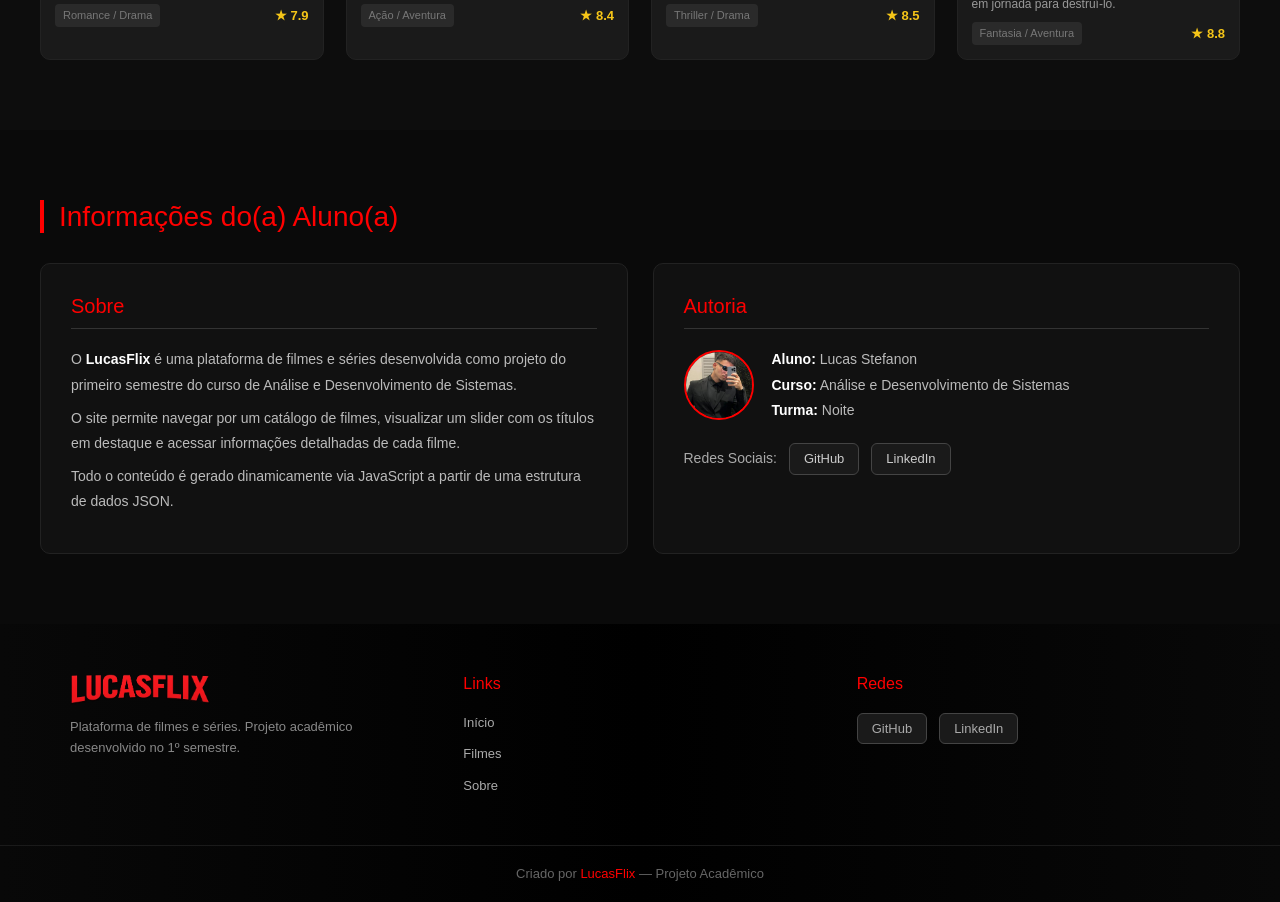
==== commit 06ddeb31: "Update LucasFlixz" ====
--- a/public/index.html
+++ b/public/index.html
@@ -4,237 +4,154 @@
 <head>
     <meta charset="UTF-8">
     <meta name="viewport" content="width=device-width, initial-scale=1.0">
-    <link rel="shortcut icon" type="imagex/png" href="icon/icone.ico">
     <title>LucasFlix</title>
-    <link rel="stylesheet" href="style.css">
+    <link rel="shortcut icon" type="image/x-icon" href="icon/icone.ico">
+
+    <link href="https://cdn.jsdelivr.net/npm/bootstrap@5.3.8/dist/css/bootstrap.min.css" rel="stylesheet">
+
+    <link rel="stylesheet" href="assets/css/styles.css">
 </head>
 
 <body>
+
     <header>
-        <div class="menu">
+        <nav class="menu">
+
             <div class="menu-esq">
-                <a href="index.html"><img src="img/logo.png" class="logo"></a>
-                <a href="#initial" class="imenu">Inicio</a>
-                <a href="#cursos" class="imenu">Cursos</a>
-                <a href="#avaliacoes" class="imenu">Feedback</a>
+                <a href="index.html">
+                    <img src="img/logo.png" alt="LucasFlix" class="logo">
+                </a>
+                <a href="#destaques" class="link-menu">Início</a>
+                <a href="#filmes" class="link-menu">Filmes</a>
+                <a href="#sobre" class="link-menu">Sobre</a>
             </div>
 
-            <input type="search" class="pesquisa" placeholder="Barra de pesquisa">
+            <input type="search" id="campo-busca" class="pesquisa-menu" placeholder="🔍 Pesquisar filmes...">
 
             <div class="menu-dir">
-                <button id="blogin">Login</button>
-                <button id="bcadastro">Cadastro</button>
+                <button class="btn-cabecalho">Login</button>
+                <button class="btn-cabecalho">Cadastro</button>
             </div>
-        </div>
+
+        </nav>
     </header>
 
+
     <main>
-        <section class="initial" id="initial">
-            <div class="firstsection">
-                <div class="titulo1">
-                    <h1>APRENDA PROGRAMAÇÃO DO <span class="destaque">ZERO</span> AO <span
-                            class="destaque">AVANÇADO</span></h1>
-                    <p>Cursos práticos de HTML, CSS e muito mais.</p>
-                    <a href="#cursos" class="btncursosinitial">Ver cursos</a>
-                    <a href="#avaliacoes" class="btnfeedback">Ver avaliações</a>
+
+        <section id="destaques">
+            <div class="container-secao">
+                <h2 class="titulo-secao">Em Destaque</h2>
+
+                <div id="area-slider">
+                </div>
+
+            </div>
+        </section>
+
+
+        <section id="filmes">
+            <div class="container-secao">
+                <h2 class="titulo-secao">Todos os Filmes</h2>
+
+                <div class="busca-container">
+                    <input type="text" id="campo-busca-filmes" placeholder="🔍 Pesquisar por título...">
+                </div>
+
+                <div id="area-filmes">
+                </div>
+
+            </div>
+        </section>
+
+
+        <section id="sobre">
+            <div class="container-secao">
+                <h2 class="titulo-secao">Informações do(a) Aluno(a)</h2>
+
+                <div class="sobre-grid">
+
+                    <div class="sobre-card">
+                        <h3>Sobre</h3>
+                        <p>
+                            O <strong>LucasFlix</strong> é uma plataforma de filmes e séries desenvolvida
+                            como projeto do primeiro semestre do curso de Análise e Desenvolvimento de Sistemas.
+                        </p>
+                        <p>
+                            O site permite navegar por um catálogo de filmes, visualizar um slider com
+                            os títulos em destaque e acessar informações detalhadas de cada filme.
+                        </p>
+                        <p>
+                            Todo o conteúdo é gerado dinamicamente via JavaScript a partir de uma
+                            estrutura de dados JSON.
+                        </p>
+                    </div>
+
+                    <div class="sobre-card">
+                        <h3>Autoria</h3>
+                        <div class="autoria-info">
+                            <img src="img/lucas.jpeg" alt="Foto do aluno" class="foto-aluno"
+                                onerror="this.style.display='none'">
+                            <div class="autoria-texto">
+                                <p><strong>Aluno:</strong> Lucas Stefanon</p>
+                                <p><strong>Curso:</strong> Análise e Desenvolvimento de Sistemas</p>
+                                <p><strong>Turma:</strong> Noite</p>
+                            </div>
+                        </div>
+                        <div class="redes-sociais">
+                            <span>Redes Sociais:</span>
+                            <a href="https://github.com/lucasstefanon" class="link-rede-badge"
+                                target="_blank">GitHub</a>
+                            <a href="https://linkedin.com/in/lucas-stefanon/" class="link-rede-badge linkedin"
+                                target="_blank">LinkedIn</a>
+                        </div>
+                    </div>
+
                 </div>
             </div>
         </section>
 
-        <section class="porque">
-            <h2>Por que escolher a LucasFlix?</h2>
-
-            <div class="porque-grid">
-                <div class="porque-card">
-                    <h3>🎯 Conteúdo direto ao ponto</h3>
-                    <p>Aulas objetivas, sem enrolação, focadas no que realmente importa para aprender programação.</p>
-                </div>
-
-                <div class="porque-card">
-                    <h3>📚 Cursos organizados</h3>
-                    <p>Trilhas de aprendizado estruturadas do básico ao avançado para você evoluir rapidamente.</p>
-                </div>
-
-                <div class="porque-card">
-                    <h3>🚀 Aprenda na prática</h3>
-                    <p>Projetos reais e exercícios práticos para fixar o conteúdo de forma eficiente.</p>
-                </div>
-            </div>
-        </section>
-
-        <section class="numeros">
-            <div class="numeros-grid">
-                <div class="numero-item">
-                    <h2 class="contador">+2.500</h2>
-                    <p>Alunos</p>
-                </div>
-
-                <div class="numero-item">
-                    <h2 class="contador" data-alvo="8">6</h2>
-                    <p>Cursos</p>
-                </div>
-
-                <div class="numero-item">
-                    <h2 class="contador">580</h2>
-                    <p>Online</p>
-                </div>
-            </div>
-        </section>
-
-        <section class="avaliacoes" id="avaliacoes">
-            <h2>O que nossos alunos dizem</h2>
-
-            <div class="avaliacoes-grid">
-                <div class="avaliacao-card">
-                    <p class="texto">
-                        “Nunca tinha programado antes. Em poucos dias já consegui criar meu primeiro site!”
-                    </p>
-                    <div class="aluno">
-                        <img src="img/user1.jpg" alt="Aluno">
-                        <span>João Silva</span>
-                    </div>
-                </div>
-
-                <div class="avaliacao-card">
-                    <p class="texto">
-                        “Didática excelente e conteúdo direto ao ponto. Recomendo muito a LucasFlix.”
-                    </p>
-                    <div class="aluno">
-                        <img src="img/user2.jpg" alt="Aluno">
-                        <span>Ana Souza</span>
-                    </div>
-                </div>
-
-                <div class="avaliacao-card">
-                    <p class="texto">
-                        “Consegui meu primeiro freelance depois de fazer o curso de HTML e CSS!”
-                    </p>
-                    <div class="aluno">
-                        <img src="img/user3.jpg" alt="Aluno">
-                        <span>Pedro Lima</span>
-                    </div>
-                </div>
-            </div>
-        </section>
-
-        <section class="faq">
-            <h2>Perguntas Frequentes</h2>
-
-            <details class="faq-item">
-                <summary>Preciso saber programar?</summary>
-                <p>Não. Os cursos começam do absoluto zero.</p>
-            </details>
-
-            <details class="faq-item">
-                <summary>Os cursos têm certificado?</summary>
-                <p>Sim! Todos os cursos possuem certificado de conclusão.</p>
-            </details>
-
-            <details class="faq-item">
-                <summary>Posso acessar pelo celular?</summary>
-                <p>Sim. A plataforma é totalmente responsiva.</p>
-            </details>
-        </section>
-
-        <section id="cursos" class="titulo-cursos">
-            <h2>Nossos Cursos</h2>
-            <p>Escolha por onde começar sua jornada na programação</p>
-            <div class="container">
-                <div class="cursos-grid">
-                    <a href="#cursos" class="curso-item">
-                        <div class="warning">Promoção</div>
-                        <div class="photo">
-                            <img src="img/html.png" alt="fotohtml" class="htmlimg">
-                        </div>
-                        <div class="info">
-                            <div class="product-category">LUCASFLIX</div>
-                            <div class="product-name">HTML5</div>
-                        </div>
-                    </a>
-                    <a href="#cursos" class="curso-item">
-                        <div class="photo">
-                            <img src="img/html.png" alt="fotohtml" class="htmlimg">
-                        </div>
-                        <div class="info">
-                            <div class="product-category">LUCASFLIX</div>
-                            <div class="product-name">HTML5</div>
-                        </div>
-                    </a>
-                    <a href="#cursos" class="curso-item">
-                        <div class="photo">
-                            <img src="img/html.png" alt="fotohtml" class="htmlimg">
-                        </div>
-                        <div class="info">
-                            <div class="product-category">LUCASFLIX</div>
-                            <div class="product-name">HTML5</div>
-                        </div>
-                    </a>
-                    <a href="" class="curso-item">
-                        <div class="warning">Promoção</div>
-                        <div class="photo">
-                            <img src="img/css.png" alt="fotohtml" class="cssimg">
-                        </div>
-                        <div class="info">
-                            <div class="product-category">LUCASFLIX</div>
-                            <div class="product-name">HTML5</div>
-                        </div>
-                    </a>
-                    <a href="#cursos" class="curso-item">
-                        <div class="photo">
-                            <img src="img/css.png" alt="fotohtml" class="cssimg">
-                        </div>
-                        <div class="info">
-                            <div class="product-category">LUCASFLIX</div>
-                            <div class="product-name">HTML5</div>
-                        </div>
-                    </a>
-                    <a href="#cursos" class="curso-item">
-                        <div class="photo">
-                            <img src="img/css.png" alt="fotohtml" class="cssimg">
-                        </div>
-                        <div class="info">
-                            <div class="product-category">LUCASFLIX</div>
-                            <div class="product-name">HTML5</div>
-                        </div>
-                    </a>
-                </div>
-            </div>
-        </section>
     </main>
 
 
     <footer>
-        <div class="container footer-content">
+        <div class="footer-content">
 
             <div class="footer-col">
-                <img src="img/logo.png" alt="logo" class="footer-logo">
+                <img src="img/logo.png" alt="LucasFlix" class="footer-logo">
                 <p class="footer-desc">
-                    Aprenda programação do zero ao avançado com cursos práticos.
+                    Plataforma de filmes e séries. Projeto acadêmico desenvolvido no 1º semestre.
                 </p>
             </div>
 
             <div class="footer-col">
                 <h3>Links</h3>
-                <a href="#initial">Inicio</a>
-                <a href="#cursos">Cursos</a>
-                <a href="#avaliacoes">Feedback</a>
+                <a href="#destaques">Início</a>
+                <a href="#filmes">Filmes</a>
+                <a href="#sobre">Sobre</a>
             </div>
 
             <div class="footer-col">
                 <h3>Redes</h3>
                 <div class="footer-social">
-                    <a href="#"><img src="img/instagram.png"></a>
-                    <a href="#"><img src="img/facebook.png"></a>
-                    <a href="#"><img src="img/twitter.png"></a>
+                    <a href="https://github.com/lucasstefanon" target="_blank" class="link-rede-badge">GitHub</a>
+                    <a href="https://linkedin.com/in/lucas-stefanon/" target="_blank"
+                        class="link-rede-badge linkedin">LinkedIn</a>
                 </div>
             </div>
 
         </div>
 
         <div class="footer-bottom">
-            Criado por <a href="index.html">LUCASFLIX</a>
+            Criado por <a href="index.html">LucasFlix</a> &mdash; Projeto Acadêmico
         </div>
     </footer>
+
+
+    <script src="https://cdn.jsdelivr.net/npm/bootstrap@5.3.8/dist/js/bootstrap.bundle.min.js"></script>
+
+    <script src="assets/js/app.js"></script>
+
 </body>
 
 </html>
--- a/public/assets/css/styles.css
+++ b/public/assets/css/styles.css
@@ -0,0 +1,921 @@
+* {
+    margin: 0;
+    padding: 0;
+    box-sizing: border-box;
+    scroll-behavior: smooth;
+}
+
+body {
+    background-color: rgb(15, 15, 15);
+    font-family: Arial, sans-serif;
+    color: white;
+}
+
+img {
+    max-width: 100%;
+    height: auto;
+}
+
+a {
+    text-decoration: none;
+}
+
+::-webkit-scrollbar {
+    width: 8px;
+    background-color: rgb(20, 20, 20);
+}
+
+::-webkit-scrollbar-thumb {
+    border-radius: 4px;
+    background-color: rgb(172, 2, 2);
+}
+
+
+header {
+    position: sticky;
+    top: 0;
+    z-index: 999;
+}
+
+.menu {
+    background: linear-gradient(to right, #0f0f0f 0%, #000000 50%, #0f0f0f 100%);
+    display: flex;
+    align-items: center;
+    justify-content: space-between;
+    padding: 15px 30px;
+    gap: 20px;
+}
+
+.menu-esq {
+    display: flex;
+    align-items: center;
+    gap: 25px;
+}
+
+.menu-dir {
+    display: flex;
+    align-items: center;
+    gap: 15px;
+}
+
+.logo {
+    width: 160px;
+    height: 38px;
+    object-fit: contain;
+}
+
+.logo:hover {
+    opacity: 0.8;
+    transition: 0.3s;
+}
+
+.link-menu {
+    color: white;
+    font-size: 15px;
+}
+
+.link-menu:hover {
+    color: rgb(200, 200, 200);
+    transition: 0.2s;
+}
+
+.pesquisa-menu {
+    background-color: #222;
+    color: white;
+    border: 1px solid red;
+    border-radius: 8px;
+    padding: 5px 12px;
+    width: 280px;
+    height: 32px;
+    font-size: 14px;
+}
+
+.pesquisa-menu::placeholder {
+    color: #aaa;
+}
+
+.btn-cabecalho {
+    background-color: #222;
+    color: white;
+    border: 1px solid red;
+    border-radius: 8px;
+    padding: 5px 18px;
+    height: 32px;
+    cursor: pointer;
+    font-size: 14px;
+}
+
+.btn-cabecalho:hover {
+    background-color: red;
+    transition: 0.3s;
+}
+
+@media (max-width: 768px) {
+    .menu {
+        flex-direction: column;
+        align-items: center;
+        gap: 10px;
+        padding: 15px;
+    }
+
+    .menu-esq {
+        flex-wrap: wrap;
+        justify-content: center;
+        gap: 15px;
+    }
+
+    .menu-dir {
+        gap: 10px;
+    }
+
+    .pesquisa-menu {
+        width: 90%;
+    }
+}
+
+
+section {
+    padding: 70px 20px;
+    scroll-margin-top: 80px;
+}
+
+.container-secao {
+    max-width: 1200px;
+    margin: 0 auto;
+}
+
+.titulo-secao {
+    font-size: 28px;
+    color: red;
+    margin-bottom: 30px;
+    border-left: 4px solid red;
+    padding-left: 15px;
+}
+
+
+#destaques {
+    background-color: #0a0a0a;
+    padding: 50px 20px;
+}
+
+.slider-wrapper {
+    position: relative;
+    max-width: 1200px;
+    margin: 0 auto;
+    border-radius: 12px;
+    overflow: hidden;
+    box-shadow: 0 0 30px rgba(255, 0, 0, 0.2);
+}
+
+.slides-container {
+    width: 100%;
+}
+
+.slide {
+    display: none;
+    position: relative;
+    height: 500px;
+}
+
+.slide.ativo {
+    display: block;
+}
+
+.slide-bg {
+    position: absolute;
+    top: 0;
+    left: 0;
+    width: 100%;
+    height: 100%;
+    background: linear-gradient(135deg, #1a0000, #2a0505, #1a0000);
+}
+
+.slide-imagem {
+    width: 100%;
+    height: 100%;
+    object-fit: cover;
+    display: block;
+}
+
+.slide-overlay {
+    position: absolute;
+    bottom: 0;
+    left: 0;
+    right: 0;
+    top: 0;
+    background: linear-gradient(to top, rgba(0,0,0,0.9) 0%, rgba(0,0,0,0.3) 50%, transparent 100%);
+    display: flex;
+    align-items: flex-end;
+}
+
+.slide-info {
+    padding: 35px 40px;
+    max-width: 600px;
+}
+
+.slide-titulo {
+    font-size: 38px;
+    font-weight: bold;
+    margin-bottom: 10px;
+    text-shadow: 2px 2px 4px rgba(0,0,0,0.8);
+}
+
+.slide-descricao {
+    font-size: 16px;
+    color: #ccc;
+    margin-bottom: 20px;
+    line-height: 1.5;
+}
+
+.btn-ver-mais {
+    display: inline-block;
+    background-color: red;
+    color: white;
+    padding: 10px 25px;
+    border-radius: 6px;
+    font-size: 15px;
+    transition: 0.3s;
+}
+
+.btn-ver-mais:hover {
+    background-color: #cc0000;
+    transform: scale(1.05);
+}
+
+.btn-slider {
+    position: absolute;
+    top: 50%;
+    transform: translateY(-50%);
+    background-color: rgba(0, 0, 0, 0.7);
+    color: white;
+    border: 1px solid #555;
+    padding: 12px 18px;
+    cursor: pointer;
+    font-size: 15px;
+    border-radius: 6px;
+    z-index: 10;
+    transition: 0.3s;
+}
+
+.btn-slider:hover {
+    background-color: rgba(200, 0, 0, 0.8);
+    border-color: red;
+}
+
+.btn-anterior {
+    left: 15px;
+}
+
+.btn-proximo {
+    right: 15px;
+}
+
+.indicadores {
+    position: absolute;
+    bottom: 18px;
+    left: 50%;
+    transform: translateX(-50%);
+    display: flex;
+    gap: 8px;
+    z-index: 10;
+}
+
+.indicador {
+    width: 10px;
+    height: 10px;
+    border-radius: 50%;
+    background-color: rgba(255, 255, 255, 0.4);
+    cursor: pointer;
+    transition: 0.3s;
+}
+
+.indicador.ativo {
+    background-color: red;
+    transform: scale(1.3);
+}
+
+@media (max-width: 768px) {
+    .slide {
+        height: 320px;
+    }
+
+    .slide-titulo {
+        font-size: 24px;
+    }
+
+    .slide-descricao {
+        font-size: 13px;
+        display: -webkit-box;
+        -webkit-line-clamp: 2;
+        -webkit-box-orient: vertical;
+        overflow: hidden;
+    }
+
+    .slide-info {
+        padding: 20px 20px;
+    }
+
+    .btn-slider {
+        padding: 8px 12px;
+        font-size: 13px;
+    }
+}
+
+@media (max-width: 480px) {
+    .slide {
+        height: 250px;
+    }
+
+    .slide-titulo {
+        font-size: 20px;
+    }
+
+    .btn-slider {
+        padding: 6px 10px;
+        font-size: 12px;
+    }
+}
+
+
+#filmes {
+    background-color: #0d0d0d;
+}
+
+.busca-container {
+    margin-bottom: 30px;
+}
+
+#campo-busca-filmes {
+    background-color: #1a1a1a;
+    color: white;
+    border: 1px solid #444;
+    border-radius: 8px;
+    padding: 10px 18px;
+    width: 100%;
+    max-width: 400px;
+    font-size: 15px;
+    transition: 0.3s;
+}
+
+#campo-busca-filmes:focus {
+    outline: none;
+    border-color: red;
+}
+
+#campo-busca-filmes::placeholder {
+    color: #666;
+}
+
+.filmes-grid {
+    display: grid;
+    grid-template-columns: repeat(4, 1fr);
+    gap: 22px;
+}
+
+.filme-card {
+    background-color: #1a1a1a;
+    border-radius: 10px;
+    overflow: hidden;
+    display: block;
+    transition: transform 0.3s, box-shadow 0.3s;
+    border: 1px solid #222;
+}
+
+.filme-card:hover {
+    transform: translateY(-6px);
+    box-shadow: 0 8px 25px rgba(255, 0, 0, 0.4);
+    border-color: #550000;
+}
+
+.card-imagem-container {
+    position: relative;
+    width: 100%;
+    height: 220px;
+    background: linear-gradient(135deg, #1a0000, #2a0505);
+    overflow: hidden;
+}
+
+.card-imagem {
+    width: 100%;
+    height: 100%;
+    object-fit: cover;
+    display: block;
+    transition: transform 0.4s;
+}
+
+.filme-card:hover .card-imagem {
+    transform: scale(1.05);
+}
+
+.card-titulo-placeholder {
+    position: absolute;
+    top: 50%;
+    left: 50%;
+    transform: translate(-50%, -50%);
+    color: #aaa;
+    font-size: 14px;
+    text-align: center;
+    padding: 10px;
+    pointer-events: none;
+}
+
+.card-info {
+    padding: 14px;
+}
+
+.card-nome {
+    font-size: 15px;
+    font-weight: bold;
+    color: white;
+    margin-bottom: 6px;
+}
+
+.card-descricao {
+    font-size: 12px;
+    color: #999;
+    line-height: 1.4;
+    margin-bottom: 10px;
+    display: -webkit-box;
+    -webkit-line-clamp: 2;
+    -webkit-box-orient: vertical;
+    overflow: hidden;
+}
+
+.card-rodape {
+    display: flex;
+    justify-content: space-between;
+    align-items: center;
+}
+
+.card-genero {
+    font-size: 11px;
+    color: #777;
+    background-color: #2a2a2a;
+    padding: 3px 8px;
+    border-radius: 4px;
+}
+
+.card-nota {
+    font-size: 13px;
+    color: #f5c518;
+    font-weight: bold;
+}
+
+@media (max-width: 1024px) {
+    .filmes-grid {
+        grid-template-columns: repeat(3, 1fr);
+    }
+}
+
+@media (max-width: 768px) {
+    .filmes-grid {
+        grid-template-columns: repeat(2, 1fr);
+    }
+}
+
+@media (max-width: 480px) {
+    .filmes-grid {
+        grid-template-columns: 1fr;
+    }
+}
+
+
+#sobre {
+    background-color: #0a0a0a;
+}
+
+.sobre-grid {
+    display: grid;
+    grid-template-columns: repeat(2, 1fr);
+    gap: 25px;
+}
+
+.sobre-card {
+    background-color: #111;
+    border-radius: 10px;
+    padding: 30px;
+    border: 1px solid #222;
+    transition: 0.3s;
+}
+
+.sobre-card:hover {
+    box-shadow: 0 0 20px rgba(255, 0, 0, 0.2);
+    border-color: #440000;
+}
+
+.sobre-card h3 {
+    font-size: 20px;
+    color: red;
+    margin-bottom: 18px;
+    padding-bottom: 10px;
+    border-bottom: 1px solid #333;
+}
+
+.sobre-card p {
+    font-size: 14px;
+    color: #bbb;
+    line-height: 1.8;
+    margin-bottom: 8px;
+}
+
+.sobre-card strong {
+    color: white;
+}
+
+.autoria-info {
+    display: flex;
+    align-items: center;
+    gap: 18px;
+    margin-bottom: 20px;
+}
+
+.foto-aluno {
+    width: 70px;
+    height: 70px;
+    border-radius: 50%;
+    object-fit: cover;
+    border: 2px solid red;
+    flex-shrink: 0;
+}
+
+.autoria-texto p {
+    font-size: 14px;
+    color: #bbb;
+    line-height: 1.8;
+    margin-bottom: 0;
+}
+
+.redes-sociais {
+    display: flex;
+    align-items: center;
+    gap: 12px;
+    margin-top: 5px;
+    flex-wrap: wrap;
+}
+
+.redes-sociais span {
+    color: #aaa;
+    font-size: 14px;
+}
+
+.link-rede-icone img {
+    width: 28px;
+    height: 28px;
+    transition: 0.3s;
+    filter: brightness(0.8);
+}
+
+.link-rede-icone img:hover {
+    filter: brightness(1.2);
+    transform: scale(1.15);
+}
+
+.link-rede-badge {
+    display: inline-block;
+    background-color: #1a1a1a;
+    color: #ccc;
+    border: 1px solid #444;
+    border-radius: 6px;
+    padding: 5px 14px;
+    font-size: 13px;
+    transition: 0.3s;
+}
+
+.link-rede-badge:hover {
+    background-color: #333;
+    color: white;
+    border-color: #888;
+}
+
+.link-rede-badge.linkedin:hover {
+    background-color: #0a66c2;
+    border-color: #0a66c2;
+    color: white;
+}
+
+@media (max-width: 768px) {
+    .sobre-grid {
+        grid-template-columns: 1fr;
+    }
+}
+
+
+footer {
+    background: linear-gradient(to right, #080808 0%, #000000 50%, #080808 100%);
+    color: white;
+}
+
+.footer-content {
+    max-width: 1200px;
+    margin: 0 auto;
+    padding: 50px 30px;
+    display: grid;
+    grid-template-columns: repeat(3, 1fr);
+    gap: 40px;
+}
+
+.footer-col {
+    display: flex;
+    flex-direction: column;
+    gap: 12px;
+}
+
+.footer-logo {
+    width: 140px;
+}
+
+.footer-desc {
+    color: #888;
+    font-size: 13px;
+    line-height: 1.6;
+}
+
+.footer-col h3 {
+    color: red;
+    margin-bottom: 8px;
+    font-size: 16px;
+}
+
+.footer-col a {
+    color: #aaa;
+    font-size: 13px;
+    transition: 0.2s;
+}
+
+.footer-col a:hover {
+    color: white;
+}
+
+.footer-social {
+    display: flex;
+    gap: 12px;
+}
+
+.footer-social img {
+    width: 22px;
+    transition: 0.3s;
+}
+
+.footer-social img:hover {
+    transform: scale(1.2);
+}
+
+.footer-bottom {
+    text-align: center;
+    padding: 18px;
+    border-top: 1px solid #1a1a1a;
+    font-size: 13px;
+    color: #666;
+}
+
+.footer-bottom a {
+    color: red;
+}
+
+@media (max-width: 768px) {
+    .footer-content {
+        grid-template-columns: 1fr;
+        text-align: center;
+    }
+
+    .footer-social {
+        justify-content: center;
+    }
+}
+
+
+.btn-voltar {
+    display: inline-flex;
+    align-items: center;
+    gap: 8px;
+    background-color: #1a1a1a;
+    color: #ccc;
+    border: 1px solid #333;
+    border-radius: 7px;
+    padding: 10px 20px;
+    margin-bottom: 35px;
+    font-size: 14px;
+    transition: 0.3s;
+}
+
+.btn-voltar:hover {
+    background-color: #2a2a2a;
+    color: white;
+    border-color: #555;
+}
+
+.detalhe-container {
+    display: grid;
+    grid-template-columns: 320px 1fr;
+    gap: 45px;
+    align-items: start;
+}
+
+.detalhe-imagem-container {
+    position: relative;
+    border-radius: 12px;
+    overflow: hidden;
+    background: linear-gradient(135deg, #1a0000, #2a0505);
+    min-height: 450px;
+    box-shadow: 0 5px 30px rgba(0,0,0,0.6);
+}
+
+.detalhe-imagem {
+    width: 100%;
+    display: block;
+    border-radius: 12px;
+}
+
+.detalhe-imagem-placeholder {
+    position: absolute;
+    top: 50%;
+    left: 50%;
+    transform: translate(-50%, -50%);
+    color: #888;
+    font-size: 16px;
+    text-align: center;
+    padding: 20px;
+}
+
+.detalhe-info {
+    padding-top: 5px;
+}
+
+.detalhe-titulo {
+    font-size: 40px;
+    color: white;
+    margin-bottom: 20px;
+    line-height: 1.2;
+}
+
+.detalhe-sinopse {
+    font-size: 15px;
+    color: #bbb;
+    line-height: 1.8;
+    margin-bottom: 30px;
+    border-left: 3px solid red;
+    padding-left: 15px;
+}
+
+.detalhe-lista {
+    list-style: none;
+}
+
+.detalhe-lista li {
+    display: flex;
+    align-items: center;
+    gap: 15px;
+    padding: 12px 0;
+    border-bottom: 1px solid #222;
+    font-size: 15px;
+    color: #ddd;
+}
+
+.detalhe-label {
+    color: #888;
+    font-size: 13px;
+    min-width: 80px;
+    text-transform: uppercase;
+    letter-spacing: 0.5px;
+}
+
+.detalhe-nota {
+    color: #f5c518;
+    font-weight: bold;
+    font-size: 18px;
+}
+
+@media (max-width: 900px) {
+    .detalhe-container {
+        grid-template-columns: 1fr;
+    }
+
+    .detalhe-imagem-container {
+        max-width: 350px;
+        min-height: 300px;
+    }
+
+    .detalhe-titulo {
+        font-size: 28px;
+    }
+}
+
+@media (max-width: 480px) {
+    .detalhe-titulo {
+        font-size: 22px;
+    }
+}
+
+
+#galeria {
+    background-color: #0a0a0a;
+    padding-top: 40px;
+}
+
+.galeria-scroll-wrapper {
+    position: relative;
+    display: flex;
+    align-items: center;
+    gap: 10px;
+}
+
+.galeria-scroll {
+    display: flex;
+    gap: 16px;
+    overflow-x: auto;
+    scroll-behavior: smooth;
+    padding-bottom: 10px;
+    flex: 1;
+}
+
+.galeria-scroll::-webkit-scrollbar {
+    height: 6px;
+}
+
+.galeria-item {
+    flex-shrink: 0;
+    width: 220px;
+    border-radius: 8px;
+    overflow: hidden;
+    transition: 0.3s;
+}
+
+.galeria-item:hover {
+    transform: scale(1.03);
+    box-shadow: 0 0 15px rgba(255, 0, 0, 0.3);
+}
+
+.galeria-imagem-container {
+    position: relative;
+    width: 220px;
+    height: 150px;
+    background: linear-gradient(135deg, #1a0000, #2a0505);
+    border-radius: 8px;
+    overflow: hidden;
+}
+
+.galeria-imagem {
+    width: 100%;
+    height: 100%;
+    object-fit: cover;
+    display: block;
+}
+
+.galeria-placeholder {
+    position: absolute;
+    top: 50%;
+    left: 50%;
+    transform: translate(-50%, -50%);
+    color: #777;
+    font-size: 13px;
+    text-align: center;
+    padding: 10px;
+}
+
+.galeria-titulo {
+    text-align: center;
+    font-size: 13px;
+    color: #999;
+    margin-top: 8px;
+    padding: 0 5px;
+}
+
+.galeria-btn-proximo {
+    flex-shrink: 0;
+    background-color: rgba(0, 0, 0, 0.7);
+    color: white;
+    border: 1px solid #555;
+    border-radius: 50%;
+    width: 42px;
+    height: 42px;
+    font-size: 16px;
+    cursor: pointer;
+    transition: 0.3s;
+    display: flex;
+    align-items: center;
+    justify-content: center;
+}
+
+.galeria-btn-proximo:hover {
+    background-color: red;
+    border-color: red;
+}
+
+
+.erro-msg {
+    text-align: center;
+    color: #aaa;
+    font-size: 18px;
+    padding: 60px 20px;
+}
+
+.erro-msg a {
+    color: red;
+}
+
+.sem-fotos {
+    color: #888;
+    font-size: 15px;
+    text-align: center;
+    padding: 30px;
+}
